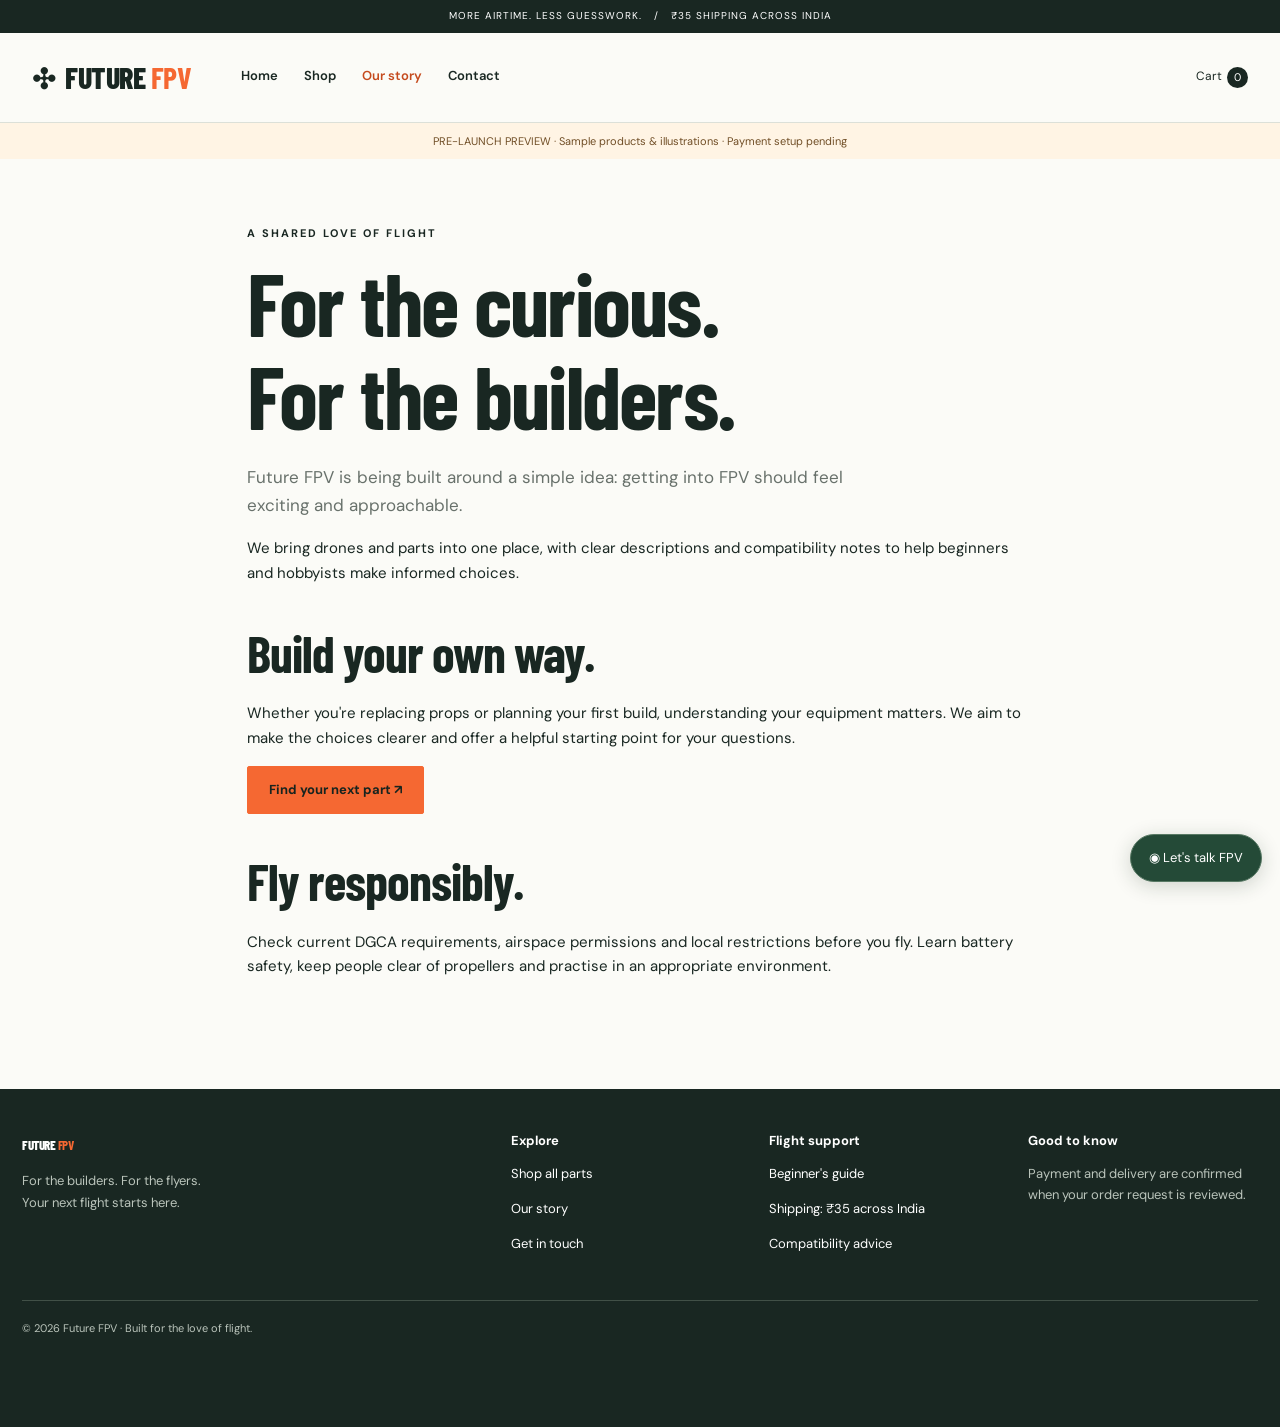
==== about.html @ cdd71707 "Initial commit: add Future FPV static storefront" ====
<!doctype html>
<html lang="en-IN"><head><meta charset="utf-8"><meta name="viewport" content="width=device-width, initial-scale=1"><title>Our Story | Future FPV</title><meta name="description" content="Meet Future FPV, a drone and FPV parts store for beginners and hobbyist builders across India."><meta property="og:title" content="Our Story | Future FPV"><meta property="og:description" content="Meet Future FPV, a drone and FPV parts store for beginners and hobbyist builders across India."><meta property="og:type" content="website"><meta property="og:image" content="images/social.svg"><meta property="og:site_name" content="Future FPV"><meta name="theme-color" content="#182420"><link rel="icon" href="images/product-1.svg" type="image/svg+xml"><link rel="preconnect" href="https://fonts.googleapis.com"><link rel="preconnect" href="https://fonts.gstatic.com" crossorigin><link href="https://fonts.googleapis.com/css2?family=Barlow+Condensed:wght@600;700;800&family=DM+Sans:wght@400;500;600;700&display=swap" rel="stylesheet"><link rel="stylesheet" href="css/style.css"><script src="js/products.js" defer></script><script src="js/main.js" defer></script></head><body data-page="about"><a class="skip-link" href="#main">Skip to content</a><div id="site-header"></div><main id="main"><section class="section narrow"><p class="eyebrow">A SHARED LOVE OF FLIGHT</p><h1>For the curious.<br>For the builders.</h1><p class="intro">Future FPV is being built around a simple idea: getting into FPV should feel exciting and approachable.</p><p>We bring drones and parts into one place, with clear descriptions and compatibility notes to help beginners and hobbyists make informed choices.</p><h2>Build your own way.</h2><p>Whether you're replacing props or planning your first build, understanding your equipment matters. We aim to make the choices clearer and offer a helpful starting point for your questions.</p><a class="button" href="shop.html">Find your next part ↗</a><h2>Fly responsibly.</h2><p>Check current DGCA requirements, airspace permissions and local restrictions before you fly. Learn battery safety, keep people clear of propellers and practise in an appropriate environment.</p></section></main><div id="site-footer"></div><button id="whatsapp-float" class="whatsapp-float" aria-label="Chat with Future FPV on WhatsApp">◉ <span>Let's talk FPV</span></button><div id="toast" class="toast" role="status" aria-live="polite"></div><noscript><p class="notice">Please enable JavaScript to use product listings, your cart and checkout.</p></noscript></body></html>
---- css/style.css ----
/* 1. Base: mobile first, with desktop enhancements at the end. */
:root{--ink:#192722;--muted:#68716b;--orange:#f56832;--paper:#fbfbf7;--line:#dce0d8;--soft:#eff1e9;--heading:'Barlow Condensed',Impact,sans-serif;--body:'DM Sans',Arial,sans-serif}*{box-sizing:border-box}html{scroll-behavior:smooth}body{margin:0;background:var(--paper);color:var(--ink);font:15px/1.65 var(--body)}h1,h2,h3,p{margin-top:0}h1,h2,h3{line-height:1.05}h1,h2{font-family:var(--heading);letter-spacing:-.02em}h1{font-size:clamp(48px,7vw,88px);margin-bottom:22px}h2{font-size:clamp(35px,4vw,52px);margin-bottom:22px}h3{font-size:19px;line-height:1.3}a{color:inherit;text-decoration:none}a,button{touch-action:manipulation}button,input,select,textarea{font:inherit}button,a,input,select,textarea{ -webkit-tap-highlight-color:transparent}button{cursor:pointer}button:disabled{cursor:not-allowed;opacity:.5}button,input,select{min-height:44px}input,select,textarea{width:100%;border:1px solid #bac2b8;border-radius:3px;background:#fff;padding:11px;color:var(--ink)}textarea{resize:vertical;min-height:105px}label{display:block;font-size:13px;font-weight:600;margin-bottom:17px}label input,label select,label textarea{display:block;margin-top:7px}img{display:block;max-width:100%;height:auto}button,a{transition:background .2s,color .2s,transform .2s}a:hover{color:#b63c12}button:focus-visible,a:focus-visible,input:focus-visible,select:focus-visible,textarea:focus-visible,summary:focus-visible{outline:3px solid #de601e;outline-offset:4px}[hidden]{display:none!important}.muted{color:var(--muted);font-size:13px}.eyebrow{font-size:11px;letter-spacing:2px;font-weight:700;margin-bottom:14px}.intro{max-width:650px;font-size:17px;color:var(--muted)}.section{max-width:1280px;margin:auto;padding:45px 22px}.narrow{max-width:850px}.narrow h2{margin-top:40px}.button{min-height:48px;display:inline-flex;align-items:center;justify-content:center;gap:24px;background:var(--orange);border:1px solid var(--orange);border-radius:2px;padding:12px 21px;color:#17241f;font-weight:700;font-size:13px}.button:hover{background:#dd5421;border-color:#dd5421;color:white;transform:translateY(-1px)}.button.secondary{background:transparent;border-color:var(--line)}.text-link{display:inline-flex;align-items:center;min-height:44px;font-size:13px;font-weight:700;text-decoration:underline;text-underline-offset:5px}.actions{display:flex;flex-wrap:wrap;align-items:center;gap:15px}.skip-link{position:fixed;left:15px;top:-100px;z-index:100;background:white;padding:12px}.skip-link:focus{top:10px}.notice{padding:18px;background:#fff0de;border:1px solid #e6bd84;margin-bottom:24px}.notice p{margin:6px 0}.demo-notice{background:#fff4e4;padding:9px 18px;text-align:center;font-size:11px;color:#704e26}.demo-notice a{text-decoration:underline}
/* 2. Shared navigation and footer. */
.announcement{background:var(--ink);color:white;text-align:center;padding:8px 15px;font-size:10px;letter-spacing:1px}.site-nav{max-width:1280px;margin:auto;display:flex;align-items:center;gap:12px;padding:15px 22px;flex-wrap:wrap;border-bottom:1px solid var(--line)}.brand{font-family:var(--heading);font-size:30px;font-weight:800;letter-spacing:-.5px;white-space:nowrap}.brand b{color:var(--orange)}.brand-mark{display:inline-block;font-size:28px;margin-right:5px}.nav-links{display:none;width:100%;order:3;border-top:1px solid var(--line);padding-top:8px}.nav-links.open{display:flex;flex-direction:column}.nav-links a{padding:10px 6px;font-size:13px;font-weight:600;min-height:44px}.nav-links a[aria-current=page]{color:#c54a1d}.nav-actions{margin-left:auto;display:flex;gap:7px;align-items:center}.cart-link{font-size:12px;min-height:44px;display:flex;align-items:center;gap:5px}.cart-count{background:var(--ink);color:white;min-width:21px;height:21px;text-align:center;border-radius:50%;font-size:11px;line-height:21px}.menu-toggle{border:1px solid var(--line);background:transparent;padding:5px 12px;font-size:21px}.site-footer{background:var(--ink);color:#fff;padding:44px 22px 90px;margin-top:30px}.footer-inner{max-width:1236px;margin:auto}.footer-grid{display:grid;gap:28px}.site-footer p{color:#bac4bb;font-size:13px;max-width:340px}.site-footer h3{font-size:13px}.site-footer a{display:inline-block;min-height:35px;font-size:13px}.footer-links{display:flex;flex-direction:column;align-items:flex-start}.footer-bottom{border-top:1px solid #415047;margin-top:32px;padding-top:18px;color:#bac4bb;font-size:11px}.whatsapp-float{position:fixed;bottom:18px;right:18px;background:#244a37;color:#fff;border:1px solid #587964;border-radius:40px;box-shadow:0 4px 20px #14291b30;padding:12px 18px;z-index:20;font-size:13px;min-height:48px}.toast{position:fixed;bottom:80px;left:50%;transform:translateX(-50%);background:var(--ink);color:#fff;padding:12px 20px;border-radius:4px;z-index:40;max-width:90vw;width:max-content;display:none}.toast.show{display:block}
/* 3. Home and editorial sections. */
.hero{max-width:1280px;margin:auto;padding:35px 22px 25px;display:grid;gap:24px}.hero-copy>p:not(.eyebrow){max-width:420px;color:var(--muted);font-size:16px}.hero h1{font-weight:700;line-height:.98}.hero h1 em{color:var(--orange);font-style:normal}.hero-note{font-size:9px;letter-spacing:1.5px;margin-top:28px;display:flex;align-items:center;gap:8px}.orange-dot{width:6px;height:6px;border-radius:50%;background:var(--orange)}.hero-art{position:relative;background:#e9ede3;min-height:300px;overflow:hidden;border-radius:3px}.hero-art:before{content:'';position:absolute;inset:10%;border:1px solid #cbd1c5;border-radius:50%}.hero-art img{width:100%;height:100%;min-height:300px;object-fit:contain;mix-blend-mode:multiply;transform:rotate(-10deg) scale(.9)}.art-label{position:absolute;top:16px;left:18px;font-family:var(--heading);font-size:20px;letter-spacing:1px}.art-caption{position:absolute;bottom:15px;right:17px;font-size:9px;letter-spacing:1.4px}.benefit-strip{display:flex;flex-wrap:wrap;justify-content:center;gap:12px 28px;border-top:1px solid var(--line);border-bottom:1px solid var(--line);padding:16px 20px;font-size:11px;font-weight:600}.section-heading{display:flex;justify-content:space-between;align-items:end;gap:15px;flex-wrap:wrap;margin-bottom:22px}.section-heading h2{margin-bottom:0}.category-links{display:flex;gap:8px;flex-wrap:wrap;margin-bottom:25px}.category-links a{border:1px solid var(--line);padding:10px 17px;font-size:12px;min-height:44px}.category-links a:hover{background:var(--soft)}.guide{background:var(--soft);display:grid;gap:30px;max-width:1236px}.guide ol{padding-left:25px;margin:0}.guide li{padding:8px 0 12px 6px}.guide li::marker{color:#c54a1d;font-weight:700}.guide li p{color:var(--muted);font-size:13px;margin:5px 0}.three-grid{display:grid;gap:22px}.three-grid article{border-top:1px solid var(--line);padding-top:20px}.three-grid p{font-size:14px;color:var(--muted)}.feature-icon{display:block;color:#c54a1d;font-family:var(--heading);font-size:28px;margin-bottom:16px}.faq details{border-bottom:1px solid var(--line);padding:14px 0}.faq summary{cursor:pointer;min-height:44px;display:flex;align-items:center;justify-content:space-between;font-weight:600;gap:20px}.faq summary:after{content:'+';font-size:22px}.faq details[open] summary:after{content:'−'}.faq details p{max-width:750px;color:var(--muted)}.review-section{border-top:1px solid var(--line)}
/* 4. Product grids, detail, cart and forms. */
.product-grid{display:grid;grid-template-columns:repeat(2,minmax(0,1fr));gap:25px 12px}.product-card{min-width:0}.product-visual{position:relative;overflow:hidden;background:var(--soft)}.product-visual img{width:100%;transition:transform .3s}.product-visual:hover img{transform:scale(1.04)}.product-category{font-size:9px;letter-spacing:1.2px;text-transform:uppercase;color:var(--muted);margin:12px 0 6px}.product-card h3{font-size:14px;font-weight:600;line-height:1.4;margin-bottom:6px}.product-card h3 a{display:block;min-height:44px}.product-bottom{display:flex;justify-content:space-between;gap:7px;align-items:center;flex-wrap:wrap}.price{font-size:15px;font-weight:700}.quick-add{border:1px solid var(--line);background:transparent;min-width:44px;padding:7px 11px;font-size:11px}.quick-add:hover{background:var(--ink);color:white}.stock-label{position:absolute;left:9px;top:9px;font-size:9px;background:#fff;padding:3px 7px}.shop-tools{display:grid;gap:10px;margin-top:30px}.shop-tools label{margin:0}.product-detail-grid{display:grid;gap:25px}.product-photo{width:100%;background:var(--soft)}.product-description{color:var(--muted)}.product-info h1{font-size:48px}.product-info .price{font-size:26px;margin-bottom:15px;display:block}.quantity-control{display:inline-flex;align-items:center;border:1px solid var(--line);background:white}.quantity-control button{width:44px;border:0;background:transparent;font-size:20px}.quantity-control input{width:50px;text-align:center;border:0;margin:0;padding:8px;appearance:textfield;-moz-appearance:textfield}.quantity-control input::-webkit-inner-spin-button{appearance:none}.purchase-row{display:flex;flex-wrap:wrap;gap:12px;margin:24px 0}.panel{border:1px solid var(--line);padding:22px;background:white;min-width:0}.panel h2{font-size:32px}.panel p,.panel li{font-size:13px;color:var(--muted)}.panel ol{padding-left:20px}.checkout-grid{display:grid;gap:24px;margin-top:30px}.checkbox{display:flex;align-items:flex-start;gap:10px;font-size:12px}.checkbox input{width:20px;min-width:20px;min-height:20px;margin-top:2px}.payment-info{margin-bottom:20px;padding:15px;background:var(--soft);font-size:13px;overflow-wrap:anywhere}.qr-placeholder{width:140px;height:140px;display:grid;place-items:center;padding:15px;text-align:center;border:2px dashed #aab5a7;background:white;margin:12px 0;color:var(--muted)}.cart-row{display:grid;grid-template-columns:70px 1fr;gap:15px;border-bottom:1px solid var(--line);padding:20px 0;align-items:start}.cart-row img{width:70px}.cart-row h3{font-size:15px;margin-bottom:8px}.cart-row-actions{display:flex;flex-wrap:wrap;gap:10px;align-items:center;margin-top:12px}.remove-item{border:0;background:transparent;text-decoration:underline;color:#9a3b23;min-height:44px;padding:0 8px}.cart-summary{background:var(--soft);padding:20px;margin-top:25px;max-width:440px;margin-left:auto}.summary-line{display:flex;justify-content:space-between;gap:20px;margin:8px 0}.summary-line.total{border-top:1px solid #bec6b9;padding-top:12px;font-weight:700;font-size:20px}.admin-row{display:grid;gap:12px;border-bottom:1px solid var(--line);padding:20px 0}.admin-row label{margin-bottom:0}#export-products,#reset-products{margin:22px 10px 25px 0}.empty-state{padding:40px 0;grid-column:1/-1}.contact-option{border-bottom:1px solid var(--line);padding:12px 0;overflow-wrap:anywhere}.contact-option a{display:inline-flex;align-items:center;min-height:44px;text-decoration:underline}.breadcrumbs{font-size:12px;color:var(--muted);margin-bottom:25px}
/* 5. Tablet and desktop. */
@media(min-width:650px){.section{padding:65px 32px}.hero{padding:45px 32px;grid-template-columns:1fr 1fr;align-items:center;gap:35px}.hero-art{min-height:410px}.hero-art img{min-height:410px}.hero h1{font-size:clamp(54px,6.7vw,90px)}.hero-note{margin-top:42px}.product-grid{grid-template-columns:repeat(3,minmax(0,1fr));gap:25px}.shop-tools{grid-template-columns:2fr 1fr 1fr}.three-grid{grid-template-columns:repeat(3,1fr);gap:35px}.footer-grid{grid-template-columns:2fr 1fr 1fr}.guide{grid-template-columns:1fr 1fr}.product-detail-grid{grid-template-columns:1fr 1fr;gap:45px}.checkout-grid{grid-template-columns:minmax(0,1.3fr) minmax(0,1fr)}.admin-row{grid-template-columns:2fr 1fr 1fr}.cart-row{grid-template-columns:100px 1fr}.cart-row img{width:100px}}
@media(min-width:1000px){.site-nav{padding:20px 32px;gap:50px}.menu-toggle{display:none}.nav-links{display:flex!important;width:auto;order:0;gap:26px;border:0;padding:0}.nav-links a{padding:10px 0}.nav-actions{margin-left:auto}.hero{padding-top:55px;padding-bottom:55px;min-height:570px}.hero-art{min-height:450px}.hero-art img{min-height:450px}.product-grid{grid-template-columns:repeat(4,minmax(0,1fr))}.product-card h3{font-size:15px}.product-bottom .price{font-size:17px}.benefit-strip{gap:85px}.footer-grid{grid-template-columns:2fr 1fr 1fr 1fr}.product-info{padding-top:15px}.product-info h1{font-size:60px}}
@media(prefers-reduced-motion:reduce){html{scroll-behavior:auto}*,*:before,*:after{transition:none!important;animation:none!important}}
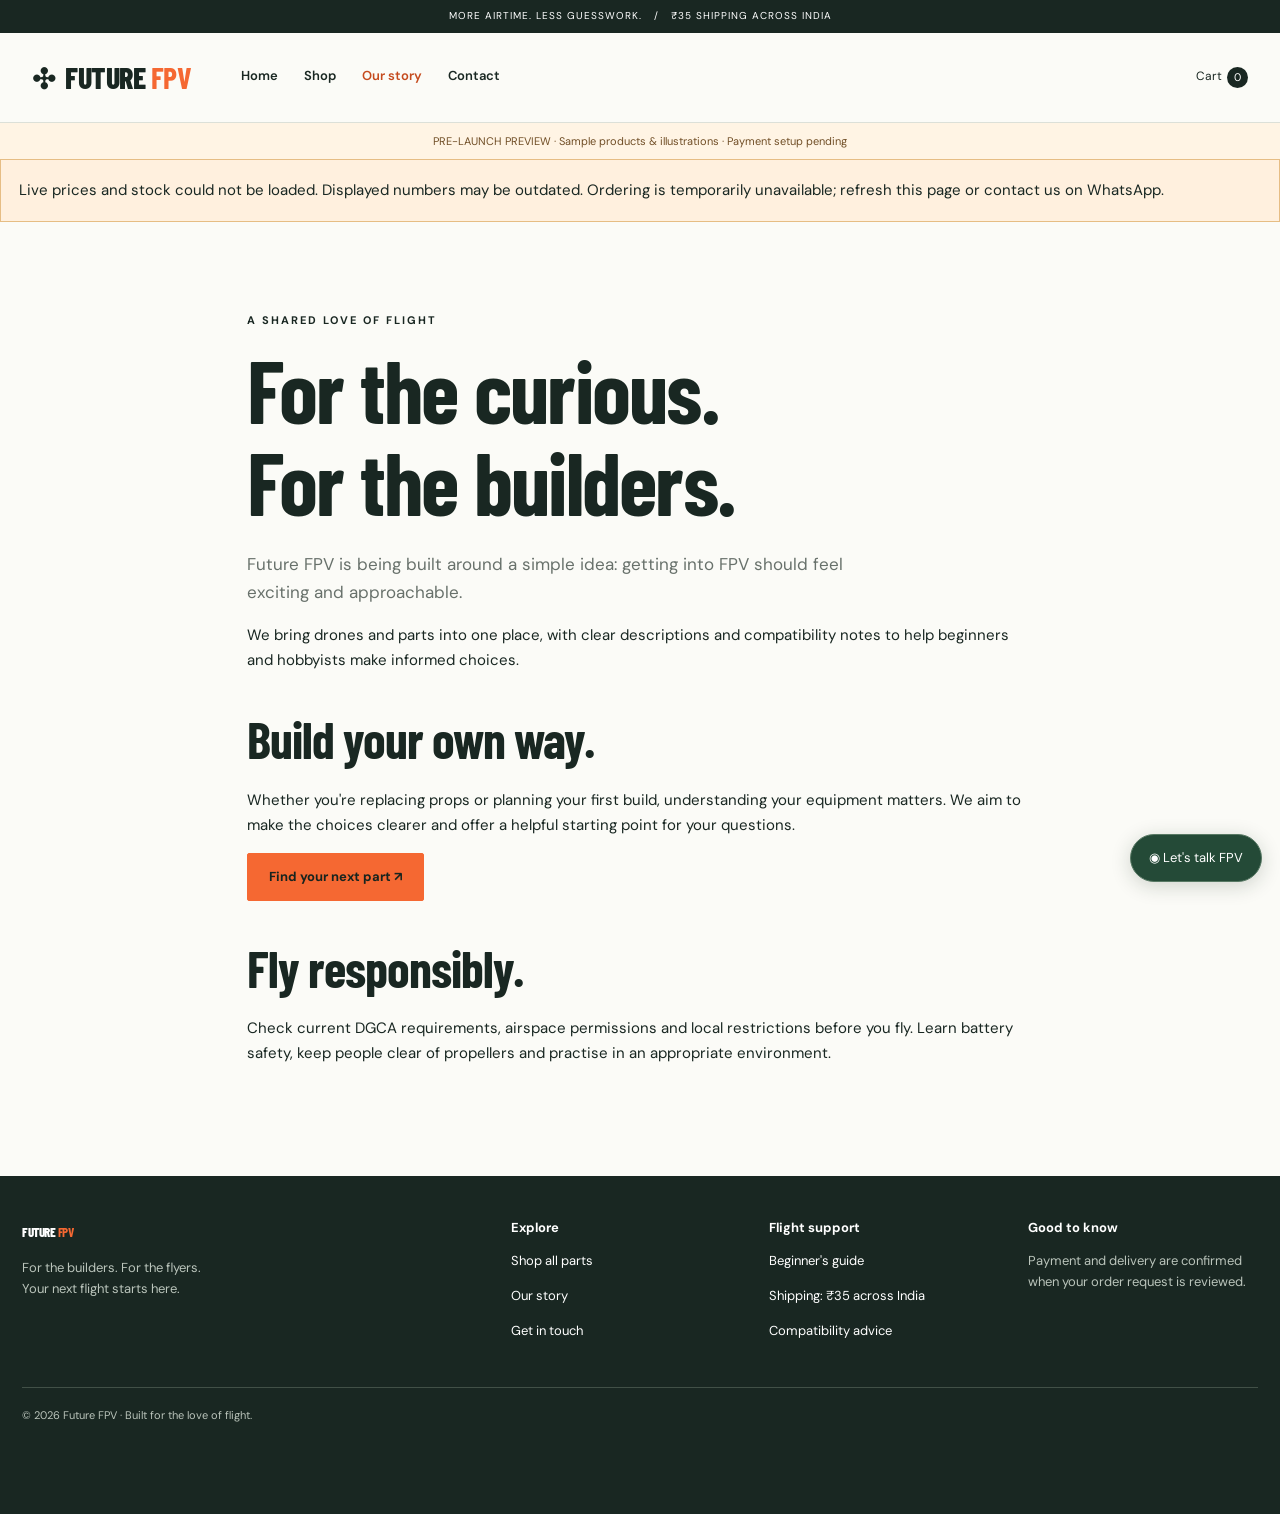
==== commit 61842f8b: "Prepare shared checkout capture and owner-only Google orders dashboard" ====
--- a/about.html
+++ b/about.html
@@ -1,2 +1,2 @@
 <!doctype html>
-<html lang="en-IN"><head><meta charset="utf-8"><meta name="viewport" content="width=device-width, initial-scale=1"><title>Our Story | Future FPV</title><meta name="description" content="Meet Future FPV, a drone and FPV parts store for beginners and hobbyist builders across India."><meta property="og:title" content="Our Story | Future FPV"><meta property="og:description" content="Meet Future FPV, a drone and FPV parts store for beginners and hobbyist builders across India."><meta property="og:type" content="website"><meta property="og:image" content="images/social.svg"><meta property="og:site_name" content="Future FPV"><meta name="theme-color" content="#182420"><link rel="icon" href="images/product-1.svg" type="image/svg+xml"><link rel="preconnect" href="https://fonts.googleapis.com"><link rel="preconnect" href="https://fonts.gstatic.com" crossorigin><link href="https://fonts.googleapis.com/css2?family=Barlow+Condensed:wght@600;700;800&family=DM+Sans:wght@400;500;600;700&display=swap" rel="stylesheet"><link rel="stylesheet" href="css/style.css"><script src="js/products.js" defer></script><script src="js/main.js" defer></script></head><body data-page="about"><a class="skip-link" href="#main">Skip to content</a><div id="site-header"></div><main id="main"><section class="section narrow"><p class="eyebrow">A SHARED LOVE OF FLIGHT</p><h1>For the curious.<br>For the builders.</h1><p class="intro">Future FPV is being built around a simple idea: getting into FPV should feel exciting and approachable.</p><p>We bring drones and parts into one place, with clear descriptions and compatibility notes to help beginners and hobbyists make informed choices.</p><h2>Build your own way.</h2><p>Whether you're replacing props or planning your first build, understanding your equipment matters. We aim to make the choices clearer and offer a helpful starting point for your questions.</p><a class="button" href="shop.html">Find your next part ↗</a><h2>Fly responsibly.</h2><p>Check current DGCA requirements, airspace permissions and local restrictions before you fly. Learn battery safety, keep people clear of propellers and practise in an appropriate environment.</p></section></main><div id="site-footer"></div><button id="whatsapp-float" class="whatsapp-float" aria-label="Chat with Future FPV on WhatsApp">◉ <span>Let's talk FPV</span></button><div id="toast" class="toast" role="status" aria-live="polite"></div><noscript><p class="notice">Please enable JavaScript to use product listings, your cart and checkout.</p></noscript></body></html>+<html lang="en-IN"><head><meta charset="utf-8"><meta name="viewport" content="width=device-width, initial-scale=1"><title>Our Story | Future FPV</title><meta name="description" content="Meet Future FPV, a drone and FPV parts store for beginners and hobbyist builders across India."><meta property="og:title" content="Our Story | Future FPV"><meta property="og:description" content="Meet Future FPV, a drone and FPV parts store for beginners and hobbyist builders across India."><meta property="og:type" content="website"><meta property="og:image" content="images/social.svg"><meta property="og:site_name" content="Future FPV"><meta name="theme-color" content="#182420"><link rel="icon" href="images/product-1.svg" type="image/svg+xml"><link rel="preconnect" href="https://fonts.googleapis.com"><link rel="preconnect" href="https://fonts.gstatic.com" crossorigin><link href="https://fonts.googleapis.com/css2?family=Barlow+Condensed:wght@600;700;800&family=DM+Sans:wght@400;500;600;700&display=swap" rel="stylesheet"><link rel="stylesheet" href="css/style.css"><script src="js/products.js" defer></script><script src="js/catalogue.js" defer></script><script src="js/orders-api.js" defer></script><script src="js/main.js" defer></script></head><body data-page="about"><a class="skip-link" href="#main">Skip to content</a><div id="site-header"></div><main id="main"><section class="section narrow"><p class="eyebrow">A SHARED LOVE OF FLIGHT</p><h1>For the curious.<br>For the builders.</h1><p class="intro">Future FPV is being built around a simple idea: getting into FPV should feel exciting and approachable.</p><p>We bring drones and parts into one place, with clear descriptions and compatibility notes to help beginners and hobbyists make informed choices.</p><h2>Build your own way.</h2><p>Whether you're replacing props or planning your first build, understanding your equipment matters. We aim to make the choices clearer and offer a helpful starting point for your questions.</p><a class="button" href="shop.html">Find your next part ↗</a><h2>Fly responsibly.</h2><p>Check current DGCA requirements, airspace permissions and local restrictions before you fly. Learn battery safety, keep people clear of propellers and practise in an appropriate environment.</p></section></main><div id="site-footer"></div><button id="whatsapp-float" class="whatsapp-float" aria-label="Chat with Future FPV on WhatsApp">◉ <span>Let's talk FPV</span></button><div id="toast" class="toast" role="status" aria-live="polite"></div><noscript><p class="notice">Please enable JavaScript to use product listings, your cart and checkout.</p></noscript></body></html>
--- a/css/style.css
+++ b/css/style.css
@@ -10,3 +10,8 @@
 @media(min-width:650px){.section{padding:65px 32px}.hero{padding:45px 32px;grid-template-columns:1fr 1fr;align-items:center;gap:35px}.hero-art{min-height:410px}.hero-art img{min-height:410px}.hero h1{font-size:clamp(54px,6.7vw,90px)}.hero-note{margin-top:42px}.product-grid{grid-template-columns:repeat(3,minmax(0,1fr));gap:25px}.shop-tools{grid-template-columns:2fr 1fr 1fr}.three-grid{grid-template-columns:repeat(3,1fr);gap:35px}.footer-grid{grid-template-columns:2fr 1fr 1fr}.guide{grid-template-columns:1fr 1fr}.product-detail-grid{grid-template-columns:1fr 1fr;gap:45px}.checkout-grid{grid-template-columns:minmax(0,1.3fr) minmax(0,1fr)}.admin-row{grid-template-columns:2fr 1fr 1fr}.cart-row{grid-template-columns:100px 1fr}.cart-row img{width:100px}}
 @media(min-width:1000px){.site-nav{padding:20px 32px;gap:50px}.menu-toggle{display:none}.nav-links{display:flex!important;width:auto;order:0;gap:26px;border:0;padding:0}.nav-links a{padding:10px 0}.nav-actions{margin-left:auto}.hero{padding-top:55px;padding-bottom:55px;min-height:570px}.hero-art{min-height:450px}.hero-art img{min-height:450px}.product-grid{grid-template-columns:repeat(4,minmax(0,1fr))}.product-card h3{font-size:15px}.product-bottom .price{font-size:17px}.benefit-strip{gap:85px}.footer-grid{grid-template-columns:2fr 1fr 1fr 1fr}.product-info{padding-top:15px}.product-info h1{font-size:60px}}
 @media(prefers-reduced-motion:reduce){html{scroll-behavior:auto}*,*:before,*:after{transition:none!important;animation:none!important}}
+/* 6. Admin access and the manual, device-local order register. */
+.site-footer .admin-link{color:white;min-height:44px;border-color:#768a79;margin-bottom:12px}.orders-section{margin-top:42px;border-top:1px solid var(--line);padding-top:35px}.order-stats{display:grid;grid-template-columns:repeat(3,minmax(0,1fr));gap:8px;margin:22px 0}.order-stats .panel{padding:14px 8px}.order-stats strong{display:block;font-size:28px;line-height:1.2}.order-stats span{font-size:11px}.orders-section details>summary{cursor:pointer;min-height:44px;font-weight:700}.orders-section form{margin-top:20px}.order-form-grid{display:grid;gap:0 18px}.order-list{display:grid;gap:18px;margin-top:22px}.order-card{overflow-wrap:anywhere}.order-card .section-heading{margin-bottom:10px}.order-text{white-space:pre-wrap}.order-backups{margin-top:20px}.restore-label{margin:0;position:relative;overflow:hidden}.restore-label input{position:absolute;inset:0;opacity:0;width:100%;height:100%;cursor:pointer;margin:0}.restore-label:focus-within{outline:3px solid #de601e;outline-offset:4px}.order-tools{grid-template-columns:1fr}.orders-section .notice{font-size:13px}@media(min-width:650px){.order-form-grid{grid-template-columns:1fr 1fr}.order-form-grid .full-width{grid-column:1/-1}.order-tools{grid-template-columns:2fr 1fr}.order-stats .panel{padding:20px}.order-stats span{font-size:13px}}
+
+/* Customer order references remain readable on narrow screens. */
+.order-reference-value{font-weight:700;overflow-wrap:anywhere;letter-spacing:.5px}
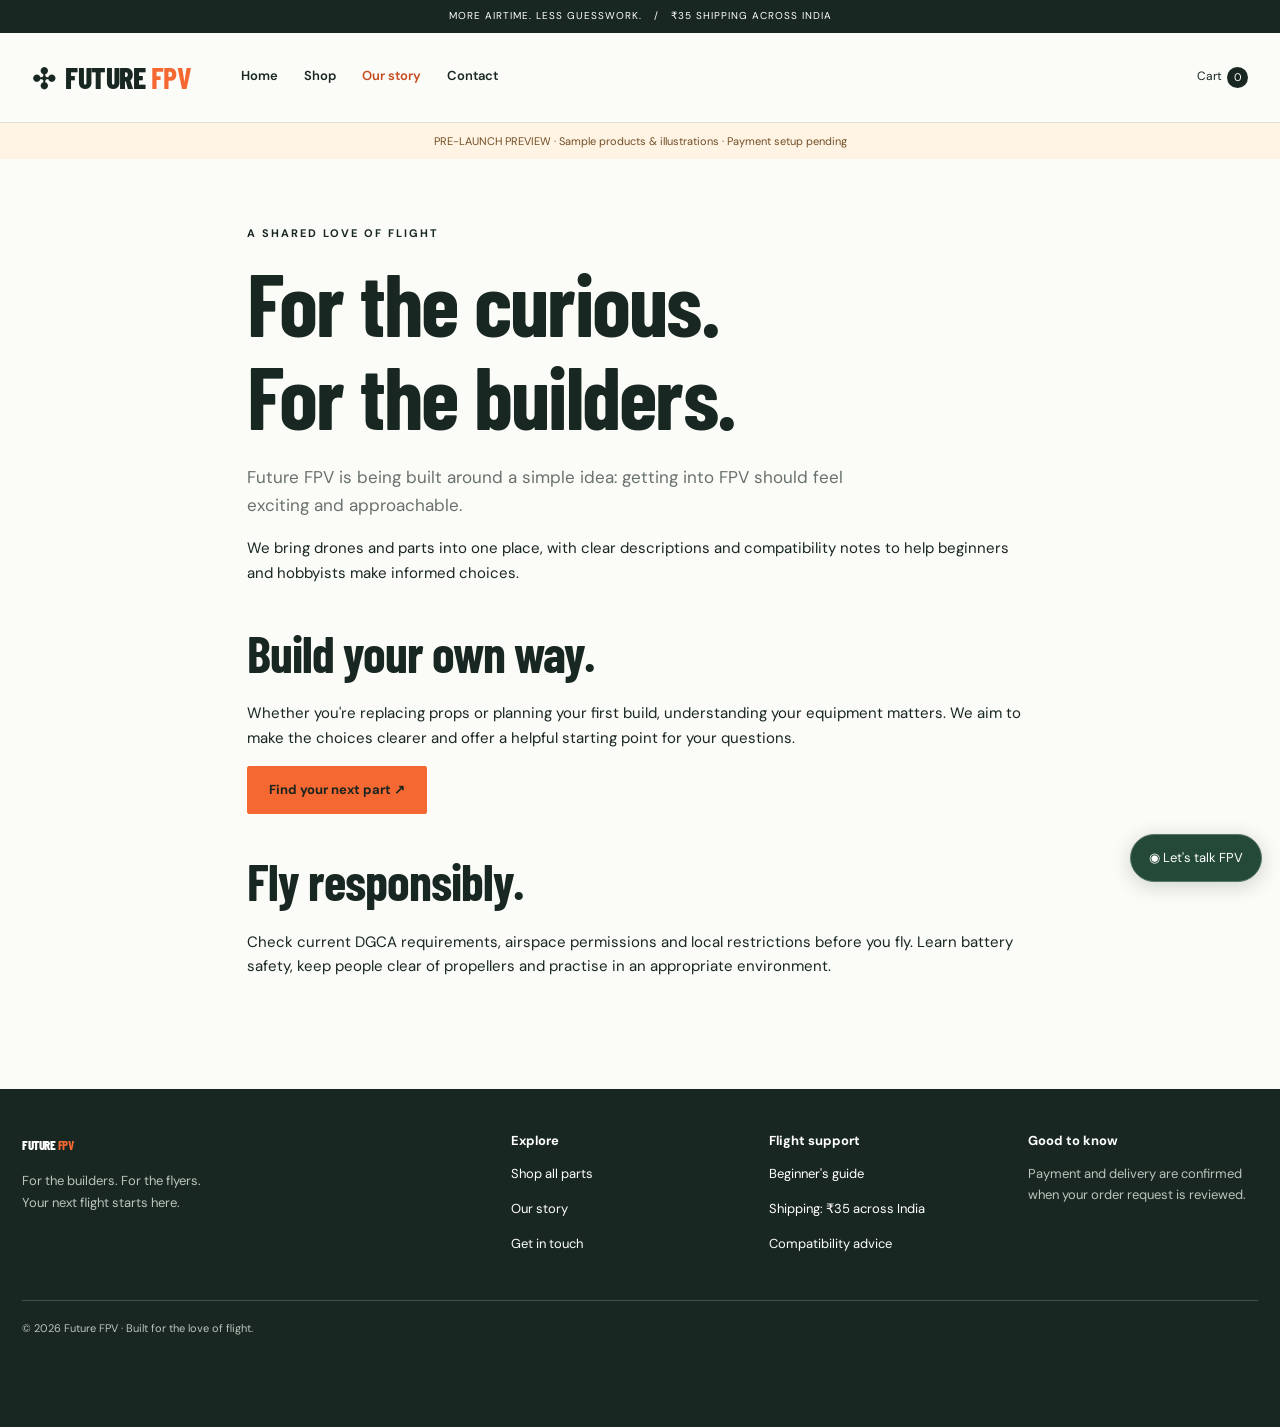
==== commit e272096d: "Improve storefront loading, cache catalogue navigation and self-host fonts" ====
--- a/about.html
+++ b/about.html
@@ -1,2 +1,2 @@
 <!doctype html>
-<html lang="en-IN"><head><meta charset="utf-8"><meta name="viewport" content="width=device-width, initial-scale=1"><title>Our Story | Future FPV</title><meta name="description" content="Meet Future FPV, a drone and FPV parts store for beginners and hobbyist builders across India."><meta property="og:title" content="Our Story | Future FPV"><meta property="og:description" content="Meet Future FPV, a drone and FPV parts store for beginners and hobbyist builders across India."><meta property="og:type" content="website"><meta property="og:image" content="images/social.svg"><meta property="og:site_name" content="Future FPV"><meta name="theme-color" content="#182420"><link rel="icon" href="images/product-1.svg" type="image/svg+xml"><link rel="preconnect" href="https://fonts.googleapis.com"><link rel="preconnect" href="https://fonts.gstatic.com" crossorigin><link href="https://fonts.googleapis.com/css2?family=Barlow+Condensed:wght@600;700;800&family=DM+Sans:wght@400;500;600;700&display=swap" rel="stylesheet"><link rel="stylesheet" href="css/style.css"><script src="js/products.js" defer></script><script src="js/catalogue.js" defer></script><script src="js/orders-api.js" defer></script><script src="js/main.js" defer></script></head><body data-page="about"><a class="skip-link" href="#main">Skip to content</a><div id="site-header"></div><main id="main"><section class="section narrow"><p class="eyebrow">A SHARED LOVE OF FLIGHT</p><h1>For the curious.<br>For the builders.</h1><p class="intro">Future FPV is being built around a simple idea: getting into FPV should feel exciting and approachable.</p><p>We bring drones and parts into one place, with clear descriptions and compatibility notes to help beginners and hobbyists make informed choices.</p><h2>Build your own way.</h2><p>Whether you're replacing props or planning your first build, understanding your equipment matters. We aim to make the choices clearer and offer a helpful starting point for your questions.</p><a class="button" href="shop.html">Find your next part ↗</a><h2>Fly responsibly.</h2><p>Check current DGCA requirements, airspace permissions and local restrictions before you fly. Learn battery safety, keep people clear of propellers and practise in an appropriate environment.</p></section></main><div id="site-footer"></div><button id="whatsapp-float" class="whatsapp-float" aria-label="Chat with Future FPV on WhatsApp">◉ <span>Let's talk FPV</span></button><div id="toast" class="toast" role="status" aria-live="polite"></div><noscript><p class="notice">Please enable JavaScript to use product listings, your cart and checkout.</p></noscript></body></html>+<html lang="en-IN"><head><meta charset="utf-8"><meta name="viewport" content="width=device-width, initial-scale=1"><title>Our Story | Future FPV</title><meta name="description" content="Meet Future FPV, a drone and FPV parts store for beginners and hobbyist builders across India."><meta property="og:title" content="Our Story | Future FPV"><meta property="og:description" content="Meet Future FPV, a drone and FPV parts store for beginners and hobbyist builders across India."><meta property="og:type" content="website"><meta property="og:image" content="images/social.svg"><meta property="og:site_name" content="Future FPV"><meta name="theme-color" content="#182420"><link rel="icon" href="images/product-1.svg" type="image/svg+xml"><link rel="preload" href="fonts/dm-sans-latin.woff2" as="font" type="font/woff2" crossorigin><link rel="preload" href="fonts/barlow-condensed-700-latin.woff2" as="font" type="font/woff2" crossorigin><link rel="stylesheet" href="css/style.css"><script src="js/products.js" defer></script><script src="js/main.js" defer></script></head><body data-page="about"><a class="skip-link" href="#main">Skip to content</a><div id="site-header"></div><main id="main"><section class="section narrow"><p class="eyebrow">A SHARED LOVE OF FLIGHT</p><h1>For the curious.<br>For the builders.</h1><p class="intro">Future FPV is being built around a simple idea: getting into FPV should feel exciting and approachable.</p><p>We bring drones and parts into one place, with clear descriptions and compatibility notes to help beginners and hobbyists make informed choices.</p><h2>Build your own way.</h2><p>Whether you're replacing props or planning your first build, understanding your equipment matters. We aim to make the choices clearer and offer a helpful starting point for your questions.</p><a class="button" href="shop.html">Find your next part ↗</a><h2>Fly responsibly.</h2><p>Check current DGCA requirements, airspace permissions and local restrictions before you fly. Learn battery safety, keep people clear of propellers and practise in an appropriate environment.</p></section></main><div id="site-footer"></div><button id="whatsapp-float" class="whatsapp-float" aria-label="Chat with Future FPV on WhatsApp">◉ <span>Let's talk FPV</span></button><div id="toast" class="toast" role="status" aria-live="polite"></div><noscript><p class="notice">Please enable JavaScript to use product listings, your cart and checkout.</p></noscript></body></html>
--- a/css/style.css
+++ b/css/style.css
@@ -1,3 +1,29 @@
+/* Locally hosted Google Fonts (OFL licences are in fonts/). */
+@font-face {
+  font-family: 'Barlow Condensed';
+  font-style: normal;
+  font-weight: 700;
+  font-display: swap;
+  src: url(../fonts/barlow-condensed-700-latin.woff2) format('woff2');
+  unicode-range: U+0000-00FF, U+0131, U+0152-0153, U+02BB-02BC, U+02C6, U+02DA, U+02DC, U+0304, U+0308, U+0329, U+2000-206F, U+20AC, U+2122, U+2191, U+2193, U+2212, U+2215, U+FEFF, U+FFFD;
+}
+@font-face {
+  font-family: 'Barlow Condensed';
+  font-style: normal;
+  font-weight: 800;
+  font-display: swap;
+  src: url(../fonts/barlow-condensed-800-latin.woff2) format('woff2');
+  unicode-range: U+0000-00FF, U+0131, U+0152-0153, U+02BB-02BC, U+02C6, U+02DA, U+02DC, U+0304, U+0308, U+0329, U+2000-206F, U+20AC, U+2122, U+2191, U+2193, U+2212, U+2215, U+FEFF, U+FFFD;
+}
+@font-face {
+  font-family: 'DM Sans';
+  font-style: normal;
+  font-weight: 400 700;
+  font-display: swap;
+  src: url(../fonts/dm-sans-latin.woff2) format('woff2');
+  unicode-range: U+0000-00FF, U+0131, U+0152-0153, U+02BB-02BC, U+02C6, U+02DA, U+02DC, U+0304, U+0308, U+0329, U+2000-206F, U+20AC, U+2122, U+2191, U+2193, U+2212, U+2215, U+FEFF, U+FFFD;
+}
+
 /* 1. Base: mobile first, with desktop enhancements at the end. */
 :root{--ink:#192722;--muted:#68716b;--orange:#f56832;--paper:#fbfbf7;--line:#dce0d8;--soft:#eff1e9;--heading:'Barlow Condensed',Impact,sans-serif;--body:'DM Sans',Arial,sans-serif}*{box-sizing:border-box}html{scroll-behavior:smooth}body{margin:0;background:var(--paper);color:var(--ink);font:15px/1.65 var(--body)}h1,h2,h3,p{margin-top:0}h1,h2,h3{line-height:1.05}h1,h2{font-family:var(--heading);letter-spacing:-.02em}h1{font-size:clamp(48px,7vw,88px);margin-bottom:22px}h2{font-size:clamp(35px,4vw,52px);margin-bottom:22px}h3{font-size:19px;line-height:1.3}a{color:inherit;text-decoration:none}a,button{touch-action:manipulation}button,input,select,textarea{font:inherit}button,a,input,select,textarea{ -webkit-tap-highlight-color:transparent}button{cursor:pointer}button:disabled{cursor:not-allowed;opacity:.5}button,input,select{min-height:44px}input,select,textarea{width:100%;border:1px solid #bac2b8;border-radius:3px;background:#fff;padding:11px;color:var(--ink)}textarea{resize:vertical;min-height:105px}label{display:block;font-size:13px;font-weight:600;margin-bottom:17px}label input,label select,label textarea{display:block;margin-top:7px}img{display:block;max-width:100%;height:auto}button,a{transition:background .2s,color .2s,transform .2s}a:hover{color:#b63c12}button:focus-visible,a:focus-visible,input:focus-visible,select:focus-visible,textarea:focus-visible,summary:focus-visible{outline:3px solid #de601e;outline-offset:4px}[hidden]{display:none!important}.muted{color:var(--muted);font-size:13px}.eyebrow{font-size:11px;letter-spacing:2px;font-weight:700;margin-bottom:14px}.intro{max-width:650px;font-size:17px;color:var(--muted)}.section{max-width:1280px;margin:auto;padding:45px 22px}.narrow{max-width:850px}.narrow h2{margin-top:40px}.button{min-height:48px;display:inline-flex;align-items:center;justify-content:center;gap:24px;background:var(--orange);border:1px solid var(--orange);border-radius:2px;padding:12px 21px;color:#17241f;font-weight:700;font-size:13px}.button:hover{background:#dd5421;border-color:#dd5421;color:white;transform:translateY(-1px)}.button.secondary{background:transparent;border-color:var(--line)}.text-link{display:inline-flex;align-items:center;min-height:44px;font-size:13px;font-weight:700;text-decoration:underline;text-underline-offset:5px}.actions{display:flex;flex-wrap:wrap;align-items:center;gap:15px}.skip-link{position:fixed;left:15px;top:-100px;z-index:100;background:white;padding:12px}.skip-link:focus{top:10px}.notice{padding:18px;background:#fff0de;border:1px solid #e6bd84;margin-bottom:24px}.notice p{margin:6px 0}.demo-notice{background:#fff4e4;padding:9px 18px;text-align:center;font-size:11px;color:#704e26}.demo-notice a{text-decoration:underline}
 /* 2. Shared navigation and footer. */
@@ -11,7 +37,7 @@
 @media(min-width:1000px){.site-nav{padding:20px 32px;gap:50px}.menu-toggle{display:none}.nav-links{display:flex!important;width:auto;order:0;gap:26px;border:0;padding:0}.nav-links a{padding:10px 0}.nav-actions{margin-left:auto}.hero{padding-top:55px;padding-bottom:55px;min-height:570px}.hero-art{min-height:450px}.hero-art img{min-height:450px}.product-grid{grid-template-columns:repeat(4,minmax(0,1fr))}.product-card h3{font-size:15px}.product-bottom .price{font-size:17px}.benefit-strip{gap:85px}.footer-grid{grid-template-columns:2fr 1fr 1fr 1fr}.product-info{padding-top:15px}.product-info h1{font-size:60px}}
 @media(prefers-reduced-motion:reduce){html{scroll-behavior:auto}*,*:before,*:after{transition:none!important;animation:none!important}}
 /* 6. Admin access and the manual, device-local order register. */
-.site-footer .admin-link{color:white;min-height:44px;border-color:#768a79;margin-bottom:12px}.orders-section{margin-top:42px;border-top:1px solid var(--line);padding-top:35px}.order-stats{display:grid;grid-template-columns:repeat(3,minmax(0,1fr));gap:8px;margin:22px 0}.order-stats .panel{padding:14px 8px}.order-stats strong{display:block;font-size:28px;line-height:1.2}.order-stats span{font-size:11px}.orders-section details>summary{cursor:pointer;min-height:44px;font-weight:700}.orders-section form{margin-top:20px}.order-form-grid{display:grid;gap:0 18px}.order-list{display:grid;gap:18px;margin-top:22px}.order-card{overflow-wrap:anywhere}.order-card .section-heading{margin-bottom:10px}.order-text{white-space:pre-wrap}.order-backups{margin-top:20px}.restore-label{margin:0;position:relative;overflow:hidden}.restore-label input{position:absolute;inset:0;opacity:0;width:100%;height:100%;cursor:pointer;margin:0}.restore-label:focus-within{outline:3px solid #de601e;outline-offset:4px}.order-tools{grid-template-columns:1fr}.orders-section .notice{font-size:13px}@media(min-width:650px){.order-form-grid{grid-template-columns:1fr 1fr}.order-form-grid .full-width{grid-column:1/-1}.order-tools{grid-template-columns:2fr 1fr}.order-stats .panel{padding:20px}.order-stats span{font-size:13px}}
+.orders-section{margin-top:42px;border-top:1px solid var(--line);padding-top:35px}.order-stats{display:grid;grid-template-columns:repeat(3,minmax(0,1fr));gap:8px;margin:22px 0}.order-stats .panel{padding:14px 8px}.order-stats strong{display:block;font-size:28px;line-height:1.2}.order-stats span{font-size:11px}.orders-section details>summary{cursor:pointer;min-height:44px;font-weight:700}.orders-section form{margin-top:20px}.order-form-grid{display:grid;gap:0 18px}.order-list{display:grid;gap:18px;margin-top:22px}.order-card{overflow-wrap:anywhere}.order-card .section-heading{margin-bottom:10px}.order-text{white-space:pre-wrap}.order-backups{margin-top:20px}.restore-label{margin:0;position:relative;overflow:hidden}.restore-label input{position:absolute;inset:0;opacity:0;width:100%;height:100%;cursor:pointer;margin:0}.restore-label:focus-within{outline:3px solid #de601e;outline-offset:4px}.order-tools{grid-template-columns:1fr}.orders-section .notice{font-size:13px}@media(min-width:650px){.order-form-grid{grid-template-columns:1fr 1fr}.order-form-grid .full-width{grid-column:1/-1}.order-tools{grid-template-columns:2fr 1fr}.order-stats .panel{padding:20px}.order-stats span{font-size:13px}}
 
 /* Customer order references remain readable on narrow screens. */
 .order-reference-value{font-weight:700;overflow-wrap:anywhere;letter-spacing:.5px}
